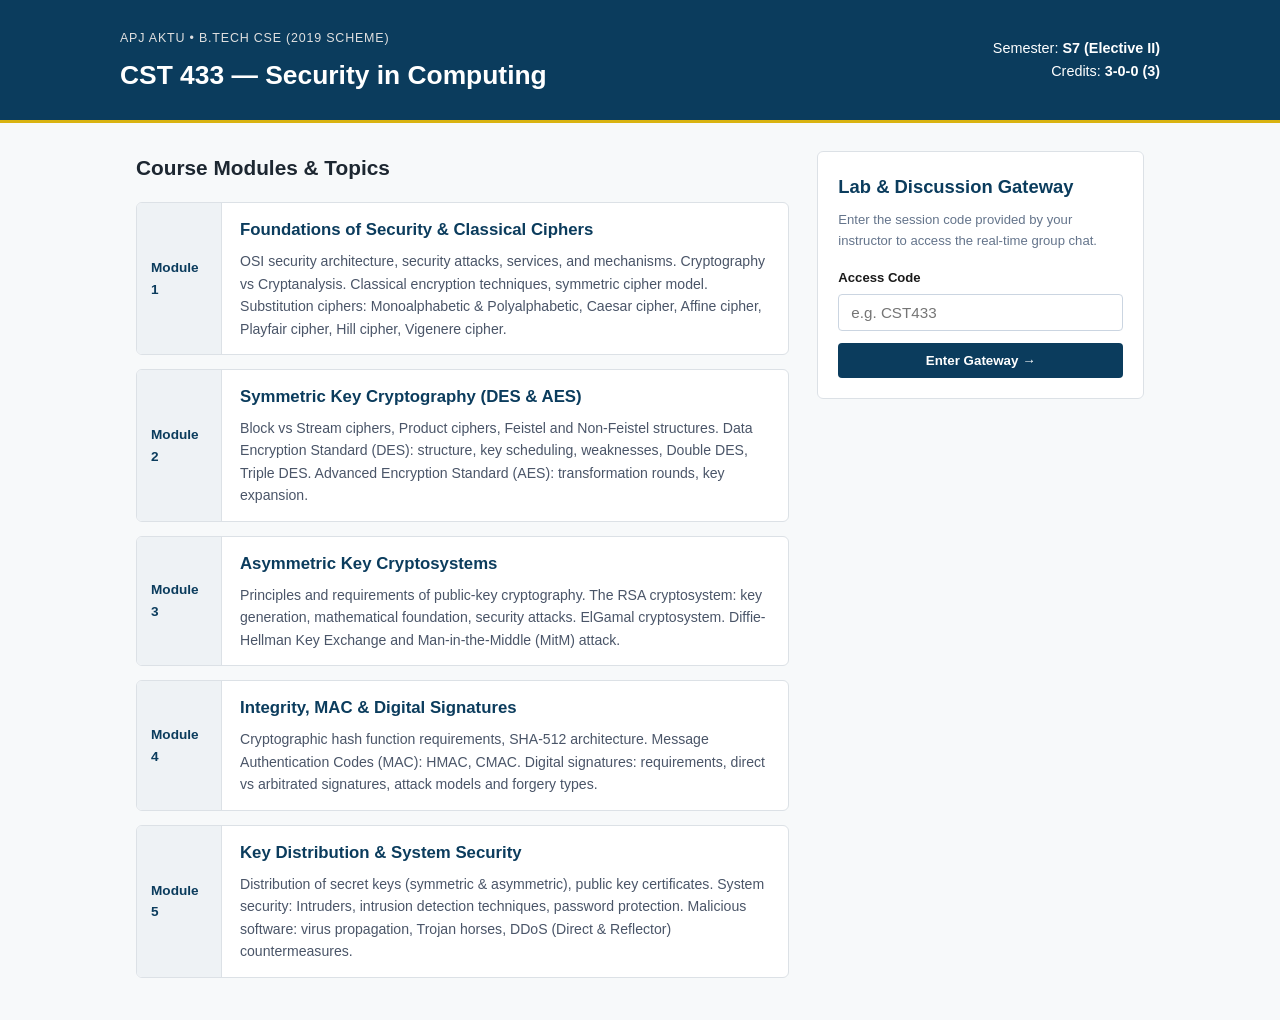
==== index.html @ 02acb9bf "FIRST VERSION" ====
<!DOCTYPE html>
<html lang="en">
<head>
  <meta charset="UTF-8">
  <meta name="viewport" content="width=device-width, initial-scale=1.0">
  <title>CST 433: Security in Computing - Syllabus Hub</title>
  <link rel="stylesheet" href="style.css">
</head>
<body>

  <!-- Top Academic Navigation Bar -->
  <header class="univ-header">
    <div class="header-inner">
      <div>
        <span class="badge">APJ AKTU • B.Tech CSE (2019 Scheme)</span>
        <h1>CST 433 — Security in Computing</h1>
      </div>
      <div class="course-meta">
        <span>Semester: <strong>S7 (Elective II)</strong></span>
        <span>Credits: <strong>3-0-0 (3)</strong></span>
      </div>
    </div>
  </header>

  <main class="container">
    <div class="content-grid">
      <!-- Syllabus Section -->
      <section class="syllabus-panel">
        <h2>Course Modules & Topics</h2>
        
        <article class="module-card">
          <div class="module-num">Module 1</div>
          <div class="module-content">
            <h3>Foundations of Security & Classical Ciphers</h3>
            <p>OSI security architecture, security attacks, services, and mechanisms. Cryptography vs Cryptanalysis. Classical encryption techniques, symmetric cipher model. Substitution ciphers: Monoalphabetic & Polyalphabetic, Caesar cipher, Affine cipher, Playfair cipher, Hill cipher, Vigenere cipher.</p>
          </div>
        </article>

        <article class="module-card">
          <div class="module-num">Module 2</div>
          <div class="module-content">
            <h3>Symmetric Key Cryptography (DES & AES)</h3>
            <p>Block vs Stream ciphers, Product ciphers, Feistel and Non-Feistel structures. Data Encryption Standard (DES): structure, key scheduling, weaknesses, Double DES, Triple DES. Advanced Encryption Standard (AES): transformation rounds, key expansion.</p>
          </div>
        </article>

        <article class="module-card">
          <div class="module-num">Module 3</div>
          <div class="module-content">
            <h3>Asymmetric Key Cryptosystems</h3>
            <p>Principles and requirements of public-key cryptography. The RSA cryptosystem: key generation, mathematical foundation, security attacks. ElGamal cryptosystem. Diffie-Hellman Key Exchange and Man-in-the-Middle (MitM) attack.</p>
          </div>
        </article>

        <article class="module-card">
          <div class="module-num">Module 4</div>
          <div class="module-content">
            <h3>Integrity, MAC & Digital Signatures</h3>
            <p>Cryptographic hash function requirements, SHA-512 architecture. Message Authentication Codes (MAC): HMAC, CMAC. Digital signatures: requirements, direct vs arbitrated signatures, attack models and forgery types.</p>
          </div>
        </article>

        <article class="module-card">
          <div class="module-num">Module 5</div>
          <div class="module-content">
            <h3>Key Distribution & System Security</h3>
            <p>Distribution of secret keys (symmetric & asymmetric), public key certificates. System security: Intruders, intrusion detection techniques, password protection. Malicious software: virus propagation, Trojan horses, DDoS (Direct & Reflector) countermeasures.</p>
          </div>
        </article>
      </section>

      <!-- Portal Sidebar -->
      <aside class="sidebar-panel">
        <div class="auth-box">
          <h3>Lab & Discussion Gateway</h3>
          <p class="hint">Enter the session code provided by your instructor to access the real-time group chat.</p>
          
          <form id="accessForm">
            <div class="input-group">
              <label for="passcode">Access Code</label>
              <input type="password" id="passcode" placeholder="e.g. CST433" autocomplete="off" required>
            </div>
            <button type="submit" class="primary-btn">Enter Gateway →</button>
            <p id="errorMsg" class="error-text" style="display: none;">Invalid session code. Please verify.</p>
          </form>
        </div>
      </aside>
    </div>
  </main>

  <script>
    // Simple verification - change 'CST433' to your desired passcode
    const ACCESS_CODE = "CST433";

    document.getElementById('accessForm').addEventListener('submit', function(e) {
      e.preventDefault();
      const code = document.getElementById('passcode').value.trim();
      const errorElem = document.getElementById('errorMsg');

      if (code === ACCESS_CODE) {
        window.location.href = "chat.html";
      } else {
        errorElem.style.display = "block";
      }
    });
  </script>
</body>
</html>
---- style.css ----
/* --- Global Reset & Clean Academic Look --- */
* {
  box-sizing: border-box;
  margin: 0;
  padding: 0;
  font-family: -apple-system, BlinkMacSystemFont, "Segoe UI", Roboto, Helvetica, Arial, sans-serif;
}

body {
  background-color: #f7f9fa;
  color: #1a1a1a;
  line-height: 1.6;
}

/* Syllabus Header */
.univ-header {
  background: #0b3c5d;
  color: #ffffff;
  padding: 24px 20px;
  border-bottom: 3px solid #d9b310;
}

.header-inner {
  max-width: 1040px;
  margin: 0 auto;
  display: flex;
  justify-content: space-between;
  align-items: center;
  flex-wrap: wrap;
  gap: 15px;
}

.univ-header h1 {
  font-size: 1.65rem;
  margin-top: 4px;
}

.badge {
  font-size: 0.78rem;
  text-transform: uppercase;
  letter-spacing: 0.8px;
  color: #e0e0e0;
}

.course-meta span {
  display: block;
  font-size: 0.9rem;
  text-align: right;
}

/* Layout Grid */
.container {
  max-width: 1040px;
  margin: 28px auto;
  padding: 0 16px;
}

.content-grid {
  display: grid;
  grid-template-columns: 2fr 1fr;
  gap: 28px;
}

@media (max-width: 768px) {
  .content-grid {
    grid-template-columns: 1fr;
  }
}

/* Module Cards */
.syllabus-panel h2 {
  font-size: 1.3rem;
  margin-bottom: 18px;
  color: #1d2731;
}

.module-card {
  display: flex;
  background: #ffffff;
  border: 1px solid #dce1e6;
  border-radius: 6px;
  margin-bottom: 14px;
  overflow: hidden;
}

.module-num {
  background: #eef2f5;
  color: #0b3c5d;
  font-weight: 700;
  font-size: 0.85rem;
  padding: 16px 14px;
  min-width: 85px;
  display: flex;
  align-items: center;
  justify-content: center;
  border-right: 1px solid #dce1e6;
}

.module-content {
  padding: 14px 18px;
}

.module-content h3 {
  font-size: 1.05rem;
  margin-bottom: 6px;
  color: #0b3c5d;
}

.module-content p {
  font-size: 0.88rem;
  color: #4a5568;
}

/* Sidebar Gateway Form */
.auth-box {
  background: #ffffff;
  border: 1px solid #dce1e6;
  padding: 20px;
  border-radius: 6px;
  position: sticky;
  top: 20px;
}

.auth-box h3 {
  font-size: 1.15rem;
  margin-bottom: 8px;
  color: #0b3c5d;
}

.hint {
  font-size: 0.82rem;
  color: #64748b;
  margin-bottom: 16px;
}

.input-group label {
  display: block;
  font-size: 0.82rem;
  font-weight: 600;
  margin-bottom: 6px;
}

.input-group input {
  width: 100%;
  padding: 9px 12px;
  border: 1px solid #cbd5e1;
  border-radius: 4px;
  font-size: 0.95rem;
  margin-bottom: 12px;
}

.primary-btn {
  width: 100%;
  padding: 10px;
  background: #0b3c5d;
  color: #ffffff;
  border: none;
  border-radius: 4px;
  font-weight: 600;
  cursor: pointer;
  transition: background 0.15s ease-in-out;
}

.primary-btn:hover {
  background: #08293f;
}

.error-text {
  color: #dc2626;
  font-size: 0.82rem;
  margin-top: 8px;
}

/* --- WhatsApp UI Styles --- */
.chat-body {
  background: #eae6df;
  height: 100vh;
  display: flex;
  justify-content: center;
  align-items: center;
  padding: 10px;
}

.wa-container {
  width: 100%;
  max-width: 800px;
  height: 94vh;
  background: #efeae2;
  display: flex;
  flex-direction: column;
  box-shadow: 0 4px 12px rgba(0,0,0,0.12);
  border-radius: 4px;
  overflow: hidden;
}

.wa-header {
  background: #075e54;
  color: #ffffff;
  padding: 10px 16px;
  display: flex;
  align-items: center;
  gap: 12px;
}

.wa-avatar {
  width: 40px;
  height: 40px;
  background: #128c7e;
  border-radius: 50%;
  display: flex;
  align-items: center;
  justify-content: center;
  font-weight: 700;
  color: #fff;
}

.wa-chat-info h3 {
  font-size: 1rem;
  line-height: 1.2;
}

.wa-chat-info p {
  font-size: 0.75rem;
  color: #d1fae5;
}

.wa-back-btn {
  margin-left: auto;
  color: #ffffff;
  text-decoration: none;
  font-size: 0.85rem;
  padding: 6px 10px;
  background: rgba(255,255,255,0.15);
  border-radius: 4px;
}

.wa-chat-area {
  flex: 1;
  overflow-y: auto;
  padding: 16px;
  display: flex;
  flex-direction: column;
  gap: 8px;
  background-image: radial-gradient(#d3cbbe 1px, transparent 1px);
  background-size: 20px 20px;
}

.wa-bubble {
  max-width: 65%;
  padding: 6px 9px;
  border-radius: 7.5px;
  font-size: 0.9rem;
  position: relative;
  word-wrap: break-word;
  box-shadow: 0 1px 0.5px rgba(11,20,26,0.13);
}

.wa-bubble.incoming {
  align-self: flex-start;
  background: #ffffff;
  border-top-left-radius: 0;
}

.wa-bubble.outgoing {
  align-self: flex-end;
  background: #d9fdd3;
  border-top-right-radius: 0;
}

.bubble-sender {
  font-size: 0.74rem;
  font-weight: bold;
  color: #075e54;
  margin-bottom: 2px;
}

.bubble-text {
  color: #111b21;
}

.bubble-time {
  font-size: 0.65rem;
  color: #667781;
  text-align: right;
  margin-top: 2px;
}

.wa-footer {
  background: #f0f2f5;
  padding: 8px 14px;
  display: flex;
  align-items: center;
  gap: 8px;
}

.wa-name-input, .wa-msg-input {
  border: none;
  border-radius: 8px;
  padding: 10px 12px;
  background: #ffffff;
  outline: none;
  font-size: 0.92rem;
}

.wa-msg-input {
  flex: 1;
}

.wa-send-btn {
  background: #00a884;
  color: #ffffff;
  border: none;
  border-radius: 50%;
  width: 42px;
  height: 42px;
  display: flex;
  align-items: center;
  justify-content: center;
  cursor: pointer;
  transition: transform 0.1s ease;
}

.wa-send-btn:active {
  transform: scale(0.95);
}
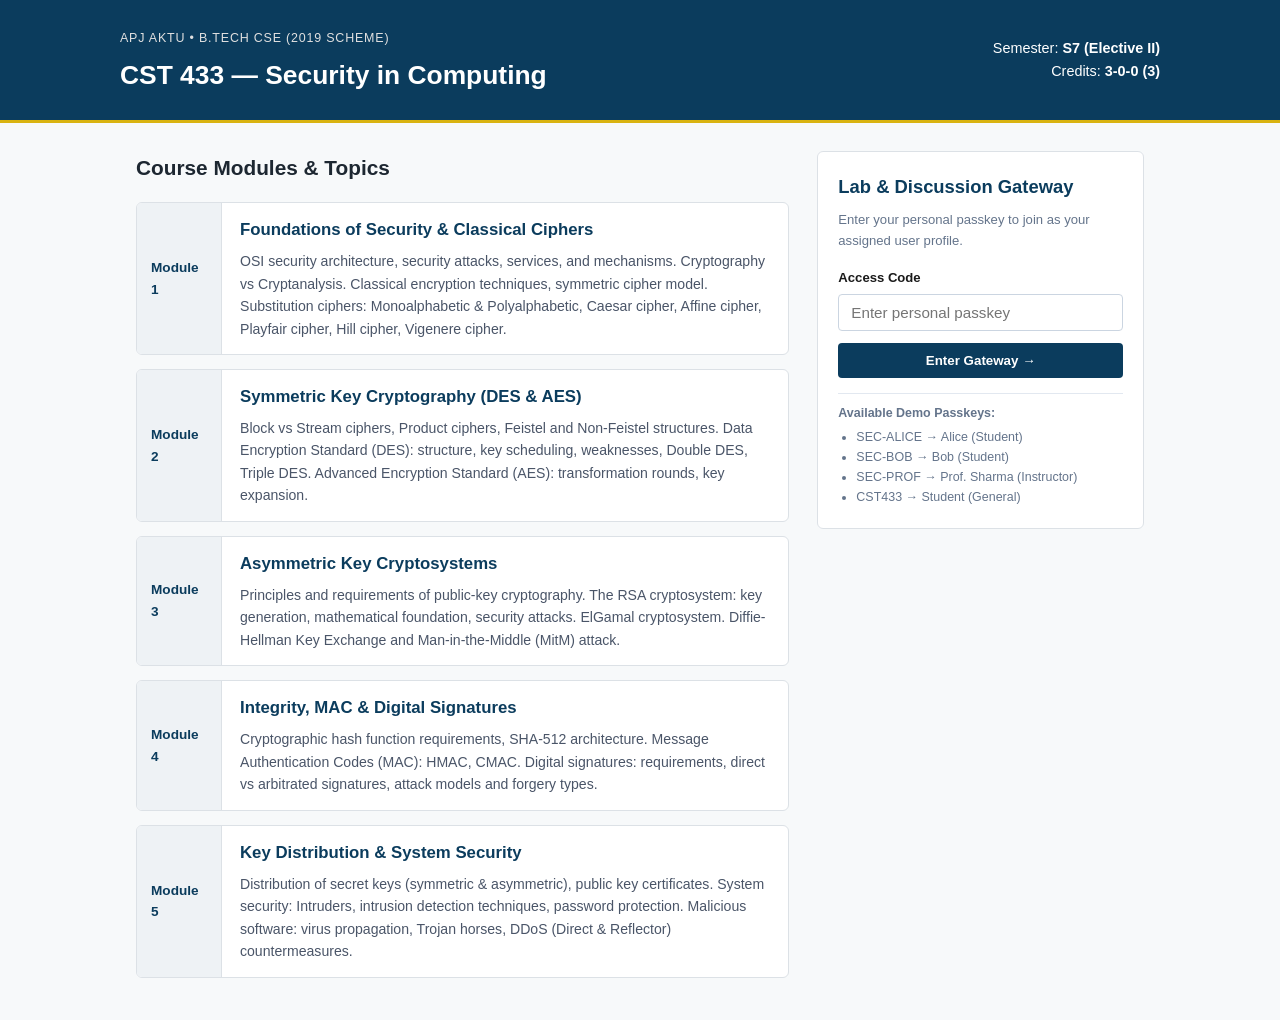
==== commit 78d508c9: "ADDED EXTRA LOGINS" ====
--- a/index.html
+++ b/index.html
@@ -73,31 +73,50 @@
       <aside class="sidebar-panel">
         <div class="auth-box">
           <h3>Lab & Discussion Gateway</h3>
-          <p class="hint">Enter the session code provided by your instructor to access the real-time group chat.</p>
+          <p class="hint">Enter your personal passkey to join as your assigned user profile.</p>
           
           <form id="accessForm">
             <div class="input-group">
               <label for="passcode">Access Code</label>
-              <input type="password" id="passcode" placeholder="e.g. CST433" autocomplete="off" required>
+              <input type="password" id="passcode" placeholder="Enter personal passkey" autocomplete="off" required>
             </div>
             <button type="submit" class="primary-btn">Enter Gateway →</button>
             <p id="errorMsg" class="error-text" style="display: none;">Invalid session code. Please verify.</p>
           </form>
+
+          <div style="margin-top: 15px; font-size: 0.78rem; color: #64748b; border-top: 1px solid #e2e8f0; padding-top: 10px;">
+            <strong>Available Demo Passkeys:</strong>
+            <ul style="margin-left: 18px; margin-top: 4px;">
+              <li><code>SEC-ALICE</code> &rarr; Alice (Student)</li>
+              <li><code>SEC-BOB</code> &rarr; Bob (Student)</li>
+              <li><code>SEC-PROF</code> &rarr; Prof. Sharma (Instructor)</li>
+              <li><code>CST433</code> &rarr; Student (General)</li>
+            </ul>
+          </div>
         </div>
       </aside>
     </div>
   </main>
 
   <script>
-    // Simple verification - change 'CST433' to your desired passcode
-    const ACCESS_CODE = "CST433";
+    // Access code mapping to user profiles
+    const ACCESS_REGISTRY = {
+      "SEC-ALICE": { id: "u_alice", name: "Alice", role: "Student" },
+      "SEC-BOB":   { id: "u_bob",   name: "Bob",   role: "Student" },
+      "SEC-PROF":  { id: "u_prof",  name: "Prof. Sharma", role: "Instructor" },
+      "CST433":    { id: "u_gen",   name: "Student", role: "Member" }
+    };
 
     document.getElementById('accessForm').addEventListener('submit', function(e) {
       e.preventDefault();
       const code = document.getElementById('passcode').value.trim();
       const errorElem = document.getElementById('errorMsg');
 
-      if (code === ACCESS_CODE) {
+      if (ACCESS_REGISTRY[code]) {
+        const user = ACCESS_REGISTRY[code];
+        localStorage.setItem("chat_user_id", user.id);
+        localStorage.setItem("chat_user_name", user.name);
+        localStorage.setItem("chat_user_role", user.role);
         window.location.href = "chat.html";
       } else {
         errorElem.style.display = "block";
--- a/style.css
+++ b/style.css
@@ -322,4 +322,287 @@
 
 .wa-send-btn:active {
   transform: scale(0.95);
+}
+
+/* --- Multi-Chat Sidebar Layout --- */
+.multi-chat-layout {
+  display: flex !important;
+  flex-direction: row !important;
+  max-width: 1080px !important;
+  height: 94vh;
+}
+
+.wa-sidebar {
+  width: 340px;
+  background: #ffffff;
+  border-right: 1px solid #d1d7db;
+  display: flex;
+  flex-direction: column;
+  flex-shrink: 0;
+}
+
+.wa-sidebar-header {
+  background: #f0f2f5;
+  padding: 10px 16px;
+  display: flex;
+  justify-content: space-between;
+  align-items: center;
+  border-bottom: 1px solid #e9edef;
+}
+
+.user-profile-badge {
+  display: flex;
+  align-items: center;
+  gap: 10px;
+}
+
+.sidebar-title {
+  font-weight: 700;
+  font-size: 1.1rem;
+  color: #111b21;
+}
+
+.sidebar-actions {
+  display: flex;
+  gap: 6px;
+  align-items: center;
+}
+
+.icon-btn {
+  background: #e9edef;
+  border: none;
+  border-radius: 50%;
+  width: 34px;
+  height: 34px;
+  font-size: 1.1rem;
+  font-weight: bold;
+  cursor: pointer;
+  display: flex;
+  align-items: center;
+  justify-content: center;
+  color: #54656f;
+  text-decoration: none;
+  transition: background 0.15s;
+}
+
+.icon-btn:hover {
+  background: #dfe3e7;
+}
+
+.wa-search-bar {
+  padding: 8px 12px;
+  border-bottom: 1px solid #e9edef;
+  background: #fff;
+}
+
+.wa-search-bar input {
+  width: 100%;
+  padding: 7px 12px;
+  border-radius: 8px;
+  border: none;
+  background: #f0f2f5;
+  font-size: 0.88rem;
+  outline: none;
+}
+
+.wa-rooms-list {
+  flex: 1;
+  overflow-y: auto;
+}
+
+/* Individual room item */
+.room-item {
+  display: flex;
+  align-items: center;
+  gap: 12px;
+  padding: 12px 16px;
+  cursor: pointer;
+  border-bottom: 1px solid #f0f2f5;
+  transition: background 0.15s;
+}
+
+.room-item:hover {
+  background: #f5f6f6;
+}
+
+.room-item.active {
+  background: #ebebeb;
+}
+
+.room-avatar {
+  width: 44px;
+  height: 44px;
+  border-radius: 50%;
+  background: #00a884;
+  color: #fff;
+  font-weight: 700;
+  display: flex;
+  align-items: center;
+  justify-content: center;
+  flex-shrink: 0;
+}
+
+.room-info {
+  flex: 1;
+  min-width: 0;
+}
+
+.room-info-header {
+  display: flex;
+  justify-content: space-between;
+  align-items: baseline;
+}
+
+.room-name {
+  font-size: 0.95rem;
+  font-weight: 600;
+  color: #111b21;
+  white-space: nowrap;
+  overflow: hidden;
+  text-overflow: ellipsis;
+}
+
+.room-desc {
+  font-size: 0.8rem;
+  color: #667781;
+  white-space: nowrap;
+  overflow: hidden;
+  text-overflow: ellipsis;
+  margin-top: 2px;
+}
+
+/* Main chat container */
+.wa-main-chat {
+  flex: 1;
+  display: flex;
+  flex-direction: column;
+  background: #efeae2;
+  position: relative;
+}
+
+.empty-chat-notice {
+  margin: auto;
+  color: #667781;
+  font-size: 0.95rem;
+  background: rgba(255, 255, 255, 0.7);
+  padding: 10px 18px;
+  border-radius: 8px;
+}
+
+.mobile-back-btn {
+  display: none;
+  background: none;
+  border: none;
+  color: #fff;
+  font-size: 1.3rem;
+  cursor: pointer;
+  margin-right: 6px;
+}
+
+/* Mobile responsive view: toggle list vs active chat */
+@media (max-width: 768px) {
+  .wa-sidebar {
+    width: 100%;
+  }
+
+  .wa-main-chat {
+    display: none;
+    width: 100%;
+  }
+
+  .mobile-back-btn {
+    display: inline-block;
+  }
+
+  /* When a chat is selected on mobile */
+  .multi-chat-layout.chat-open .wa-sidebar {
+    display: none;
+  }
+
+  .multi-chat-layout.chat-open .wa-main-chat {
+    display: flex;
+  }
+}
+/* --- Reply Bar & Bubble Quote Styles --- */
+.wa-reply-bar {
+  background: #f0f2f5;
+  padding: 8px 14px;
+  display: flex;
+  justify-content: space-between;
+  align-items: center;
+  border-left: 4px solid #00a884;
+  border-top: 1px solid #e9edef;
+}
+
+.reply-bar-content {
+  overflow: hidden;
+}
+
+.reply-target-name {
+  font-size: 0.78rem;
+  font-weight: 700;
+  color: #00a884;
+}
+
+.reply-target-text {
+  font-size: 0.82rem;
+  color: #54656f;
+  white-space: nowrap;
+  overflow: hidden;
+  text-overflow: ellipsis;
+}
+
+.reply-cancel-btn {
+  background: none;
+  border: none;
+  font-size: 1.25rem;
+  cursor: pointer;
+  color: #8696a0;
+  padding: 0 4px;
+}
+
+.reply-cancel-btn:hover {
+  color: #111b21;
+}
+
+/* Quote inside message bubbles */
+.bubble-reply-quote {
+  background: rgba(0, 0, 0, 0.05);
+  border-left: 3px solid #00a884;
+  padding: 4px 8px;
+  border-radius: 4px;
+  margin-bottom: 5px;
+  font-size: 0.78rem;
+}
+
+.bubble-reply-quote .quote-sender {
+  font-weight: 700;
+  color: #075e54;
+}
+
+.bubble-reply-quote .quote-text {
+  color: #54656f;
+  white-space: nowrap;
+  overflow: hidden;
+  text-overflow: ellipsis;
+}
+
+/* Reply trigger button on bubble */
+.bubble-actions {
+  display: flex;
+  justify-content: flex-end;
+}
+
+.reply-btn {
+  background: none;
+  border: none;
+  color: #8696a0;
+  font-size: 0.72rem;
+  cursor: pointer;
+  padding: 2px 4px;
+}
+
+.reply-btn:hover {
+  color: #075e54;
+  text-decoration: underline;
 }
